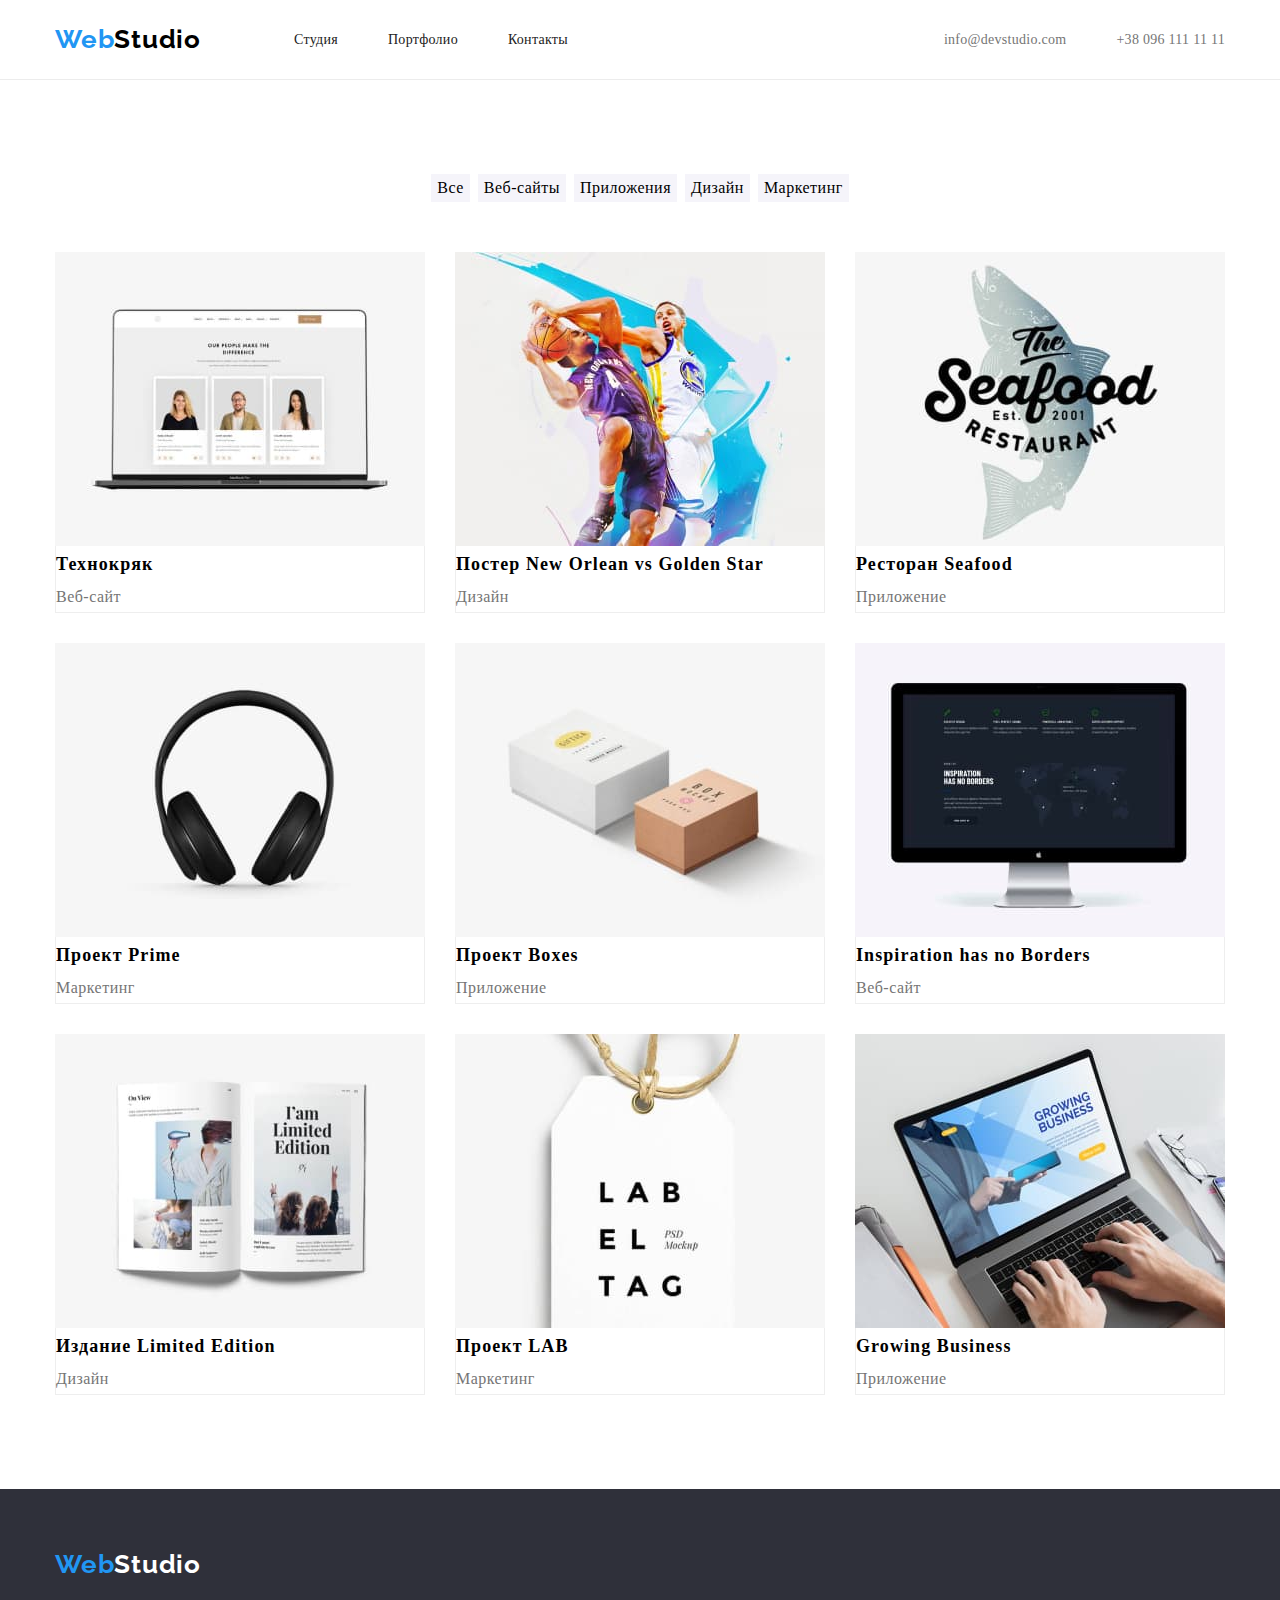
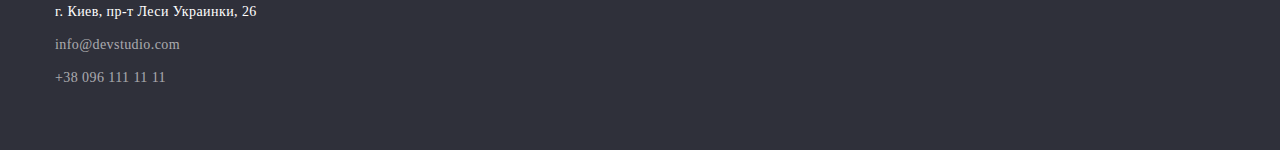
==== portfolio.html @ eac1d1db "Add files via upload" ====
<!DOCTYPE html>
<html lang="ru">
<head>
    <meta charset="UTF-8" />
    <meta http-equiv="X-UA-Compatible" content="IE=edge" />
    <meta name="viewport" content="width=device-width, initial-scale=1.0" />
    <title>Портфолио</title>
    <link rel="preconnect" href="https://fonts.googleapis.com">
    <link rel="preconnect" href="https://fonts.gstatic.com" crossorigin>
    <link href="https://fonts.googleapis.com/css2?family=Raleway:wght@700&family=Roboto:wght@400;500;700;900&display=swap"
        rel="stylesheet">
    <link rel="stylesheet" href="https://cdn.jsdelivr.net/npm/modern-normalize@1.1.0/modern-normalize.min.css">
    <link rel="stylesheet" href="./css/style.css" />
</head>
<body>
    <!====HEADER====>
    <header class="page-header">
        <div class="container page-header-container">
            <a class="link logo" href="index.html" lang="en">Web<span class="logo-second">Studio</span></a>
            <nav class="nav-header">
                <ul class="nav-list list">
                    <li class="nav-list-item"><a class="link link-nav" href="index.html">Студия</a></li>
                    <li class="nav-list-item"><a class="link link-nav" href="portfolio.html">Портфолио</a></li>
                    <li class="nav-list-item"><a class="link link-nav" href="">Контакты</a></li>
                </ul>
            </nav>
            <ul class="contacn-list list">
                <li class="contact-mail"><a class="link link-nav contact-header-link"
                        href="mailto:info@devstudio.com">info@devstudio.com</a></li>
                <li class="contact-phone-number"><a class="link link-nav contact-header-link" href="tel:+380961111111">+38 096 111 11 11</a></li>
            </ul>
        </div>
    </header>
    <!====MAIN====>
    <main>
        <section class="filter section">
            <div class="container">
              <h1 class="filter-titel" hidden>Фильтр</h1>
        <ul class="filter-list list">
            <li class="filter-item"><button class="filter-btn" type="button">Все</button> 
            <li class="filter-item"><button class="filter-btn" type="button">Веб-сайты</button>
            <li class="filter-item"><button class="filter-btn" type="button">Приложения</button>
            <li class="filter-item"><button class="filter-btn" type="button">Дизайн</button>
            <li class="filter-item"><button class="filter-btn" type="button">Маркетинг</button>
        </ul>
            <ul class="work-example-list list">
                <li class="work-example-title">
                    <img src="./images/project 1.jpg" alt="ноутбук" width="370" height="294">
                    <div class="work-example-text">
                    <h2 class="example-title">Технокряк</h2>
                    <p class="example-text">Веб-сайт</p>
                    </div>                    
                </li>
                <li class="work-example-title">
                    <img src="./images/project 2.jpg" alt="баскетбол" width="370" height="294">
                    <div class="work-example-text">
                    <h2 class="example-title">Постер New Orlean vs Golden Star</h2>
                    <p class="example-text">Дизайн</p>
                    </div>                    
                </li>
                <li class="work-example-title">
                    <img src="./images/project 3.jpg" alt="рыба" width="370" height="294">
                    <div class="work-example-text">
                    <h2 class="example-title">Ресторан Seafood</h2>
                    <p class="example-text">Приложение</p>
                    </div>                    
                </li>
                <li class="work-example-title">
                    <img src="./images/project 4.jpg" alt="наушники" width="370" height="294">
                    <div class="work-example-text">
                    <h2 class="example-title">Проект Prime</h2>
                    <p class="example-text">Маркетинг</p>
                    </div>                    
                </li>
                <li class="work-example-title">
                    <img src="./images/project 5.jpg" alt="коробки" width="370" height="294">
                    <div class="work-example-text">
                    <h2 class="example-title">Проект Boxes</h2>
                    <p class="example-text">Приложение</p>  
                    </div>                    
                </li>
                <li class="work-example-title">
                    <img src="./images/project 6.jpg" alt="монитор" width="370" height="294">
                    <div class="work-example-text">
                    <h2 class="example-title">Inspiration has no Borders</h2>
                    <p class="example-text">Веб-сайт</p>    
                    </div>                    
                </li>
                <li class="work-example-title">
                    <img src="./images/project 7.jpg" alt="книга" width="370" height="294">
                    <div class="work-example-text">
                    <h2 class="example-title">Издание Limited Edition</h2>
                    <p class="example-text">Дизайн</p>  
                    </div>                   
                </li>
                <li class="work-example-title">
                    <img src="./images/project 8.jpg" alt="лейба" width="370" height="294">
                    <div class="work-example-text">
                    <h2 class="example-title">Проект LAB</h2>
                    <p class="example-text">Маркетинг</p>   
                    </div>                    
                </li>
                <li class="work-example-title">
                    <img src="./images/project 9.jpg" alt="работа с ноутбуком" width="370" height="294">
                    <div class="work-example-text">
                    <h2 class="example-title">Growing Business</h2>
                    <p class="example-text">Приложение</p>  
                    </div>                    
                </li>
            </ul>  
            </div>            
        </section>
    </main>
    <!====FOOTER====>
        <footer class="footer">
            <div class="container">
                <div class="logo-footer">
                    <a class="link logo" href="index.html" lang="en">Web<span class="second-logo-footer">Studio</span></a>
                </div>
                <address>
                    <ul class="address list">
                        <li class="contact-footer">
                            <a class="link address-link" href="https://goo.gl/maps/YywnYqMMY18rzYBH6" target="_blank"
                                rel="noreferrer noopener">г. Киев, пр-т Леси Украинки, 26</a>
                        </li>
                        <li class="contact-mail contact-footer">
                            <a class="link contact-link" href="mailto:info@devstudio.com" lang="en">info@devstudio.com</a>
                        </li>
                        <li class="contact-phone-number contact-footer"><a class="link contact-link"
                                href="tel:+380961111111">+38 096 111 11 11</a></li>
                    </ul>
                </address>
            </div>
        </footer>
    </body>
</html>
---- css/style.css ----
:root{
    --primary-font: 'Roboto',sans-serif;
    --secondary-font: 'Raleway',sans-serif;
    --accent-color: #2196F3;
    --primary-text-color: #212121;
    --secondary-text-colour: #757575;
    --primary-text-color-theme-dark: #FFFFFF;
}

h1,
h2,
h3,
h4,
p {
    margin-top: 0;
    margin-bottom: 0;
}

ol,
ul {
    margin-top: 0;
    margin-bottom: 0;
    padding-left: 0;
}

img {
    display: block;
}

button {
    cursor: pointer;
}

.link {
    text-decoration: none;
    font-style: normal;
}
.list {
    list-style: none;
}

body{
    font-family: var(--primary-font)
    color: var(--primary-text-color);
}

.section {
    padding-top: 94px;
    padding-bottom: 94px;
}
.container {
    width: 1200px;
    margin-left: auto;
    margin-right: auto;
    padding-left: 15px;
    padding-right: 15px;
}

/* ====Header==== */
.page-header{
    padding-top: 24px;
    padding-bottom: 24px;
    border-bottom: 1px Solid #ECECEC;
}
.page-header-container {
    display: flex;
    align-items: center;
}
.nav-list {
    display: flex;
    align-items: center;
}
.contacn-list {
    display: flex;
    align-items: center;
}
.logo {
    margin-right: 93px;
}
.nav-list-item:not(:last-child) {
    margin-right: 50px;
}
.contact-mail {
    margin-right: 50px;
}
.contacn-list {
    margin-left: auto;
}

.logo{
    font-family: var(--secondary-font);
    font-weight: 700;
    font-size: 26px;
    line-height: 1.20;
    letter-spacing: 0.03em;

    color: var(--accent-color);
}
.logo-second{
    color: #000000;
}

.link-nav{
    font-weight: 500;
    font-size: 14px;
    line-height: 1.14;
    letter-spacing: 0.02em;
    color: #212121;
}
.link-nav:hover,
.link-nav:focus{
    color: var(--accent-color);
}
.contact-header-link{
    color: var(--secondary-text-colour);
}

/* ====HERO==== */
.hero-title{
    font-weight: 900;
    font-size: 44px;
    line-height: 1.36;
    text-align: center;
    letter-spacing: 0.06em;
    text-transform: uppercase;
    
    color: var(--primary-text-color-theme-dark);
}
.hero-btn{
    padding-top: 10px;
    padding-bottom: 10px;
    padding-left: 32px;
    padding-right: 32px;
    font-weight: 700;
    font-size: 16px;
    line-height: 1.87;
    display: flex;
    align-items: center;
    vertical-align: center;
    text-align: center;
    letter-spacing: 0.06em;
    margin-top: 30px;
    color: var(--primary-text-color-theme-dark);
    background-color:var(--accent-color); 
    margin-left: auto;
    margin-right: auto;
}
.hero{
    background-color: #2F303A;
    padding-top: 200px;
    padding-bottom: 200px;
}

/* ====MAIN==== */
.title {
    margin-bottom: 50px;
}

.teams-pluses-list{
    display: flex;
    flex-wrap: wrap;
    gap: 30px;
}
.our-works {
    display: flex;
    flex-wrap: wrap;
    gap: 30px;
}
.our-team {
    display: flex;
    flex-wrap: wrap;
    gap: 30px;
}
.teams-pluses-item {
    flex-basis: calc((100% - 90px) / 4);
}
.work-title-list {
    flex-basis: calc((100% - 60px) / 3);
}
.team-list {
    flex-basis: calc((100% - 90px) / 4);
}
.pluses-title{
    font-weight: 700;
    font-size: 14px;
    line-height: 1.14;
    letter-spacing: 0.03em;
    text-transform: uppercase;
    margin-bottom: 10px;
}
.plusses-text{
    font-size: 14px;
    line-height: 1.71;
    letter-spacing: 0.03em;

    color: var(--secondary-text-colour);
}
.work-title,
.team-title{
    font-weight: 700;
    font-size: 36px;
    line-height: 1.17;
    text-align: center;
    letter-spacing: 0.03em;
    margin-bottom: 50px;
}
.name{
    font-weight: 500;
    font-size: 16px;
    line-height: 1.19;
    text-align: center;
    letter-spacing: 0.03em;
    padding-top: 30px;
    margin-bottom: 10px;
}
.job-title{
    font-size: 16px;
    line-height: 1.19;
    text-align: center;
    letter-spacing: 0.03em;
    
    color: var(--secondary-text-colour);
}
.team{
    background-color: #F5F4FA;
}

/* ====Footer==== */
.logo-footer{
    margin-bottom: 20px;
}
.contact-footer:not(:last-child) {
    margin-bottom: 9px;
}
.address-link,
.contact-link{
    font-size: 14px;
    line-height: 1.71;
    letter-spacing: 0.03em;
    
    color: rgba(255, 255, 255, 0.6);
}
.contact-link:hover,
.contact-link:focus{
    color: var(--primary-text-color-theme-dark);
}
.address-link:hover,
.address-link:focus{
    color: var(--primary-text-color-theme-dark);
}
.footer{
    padding-top: 60px;
    padding-bottom: 60px;
    background-color: #2F303A;
}
.second-logo-footer{
    color: var(--primary-text-color-theme-dark);
}
.address-link{
    color: var(--primary-text-color-theme-dark);
}


/* ====PORTFOLIO==== */
/* MAIN */
.filter-list {
    display: flex;
    flex-wrap: wrap;
    gap: 8px;
    margin-bottom: 50px;
    justify-content: center;
    flex-basis: calc((100% - 32px) / 5);
}

.work-example-list {
    display: flex;
    flex-wrap: wrap;
    gap: 30px;
}
.work-example-title{
    flex-basis: calc((100% - 60px) / 3);
}
.work-example-text{
    border: 1px solid #EEEEEE;
    border-top: none;
}
.filter-btn{
    font-weight: 500;
    font-size: 16px;
    line-height: 1.62;
    text-align: center;
    letter-spacing: 0.03em;
    background-color: #F5F4FA;
    border: none;
}
.filter-btn:hover,
.filter-btn:focus{
    color: var(--primary-text-color-theme-dark);
    background-color: var(--accent-color);
}
.example-text{
    font-size: 16px;
    line-height: 1.87;
    letter-spacing: 0.03em;
    
    color: var(--secondary-text-colour);
}
.example-title{
    font-weight: 700;
    font-size: 18px;
    line-height: 2;
    letter-spacing: 0.06em;
}
.work-example-title{
    background-color: var(--primary-text-color-theme-dark);
}
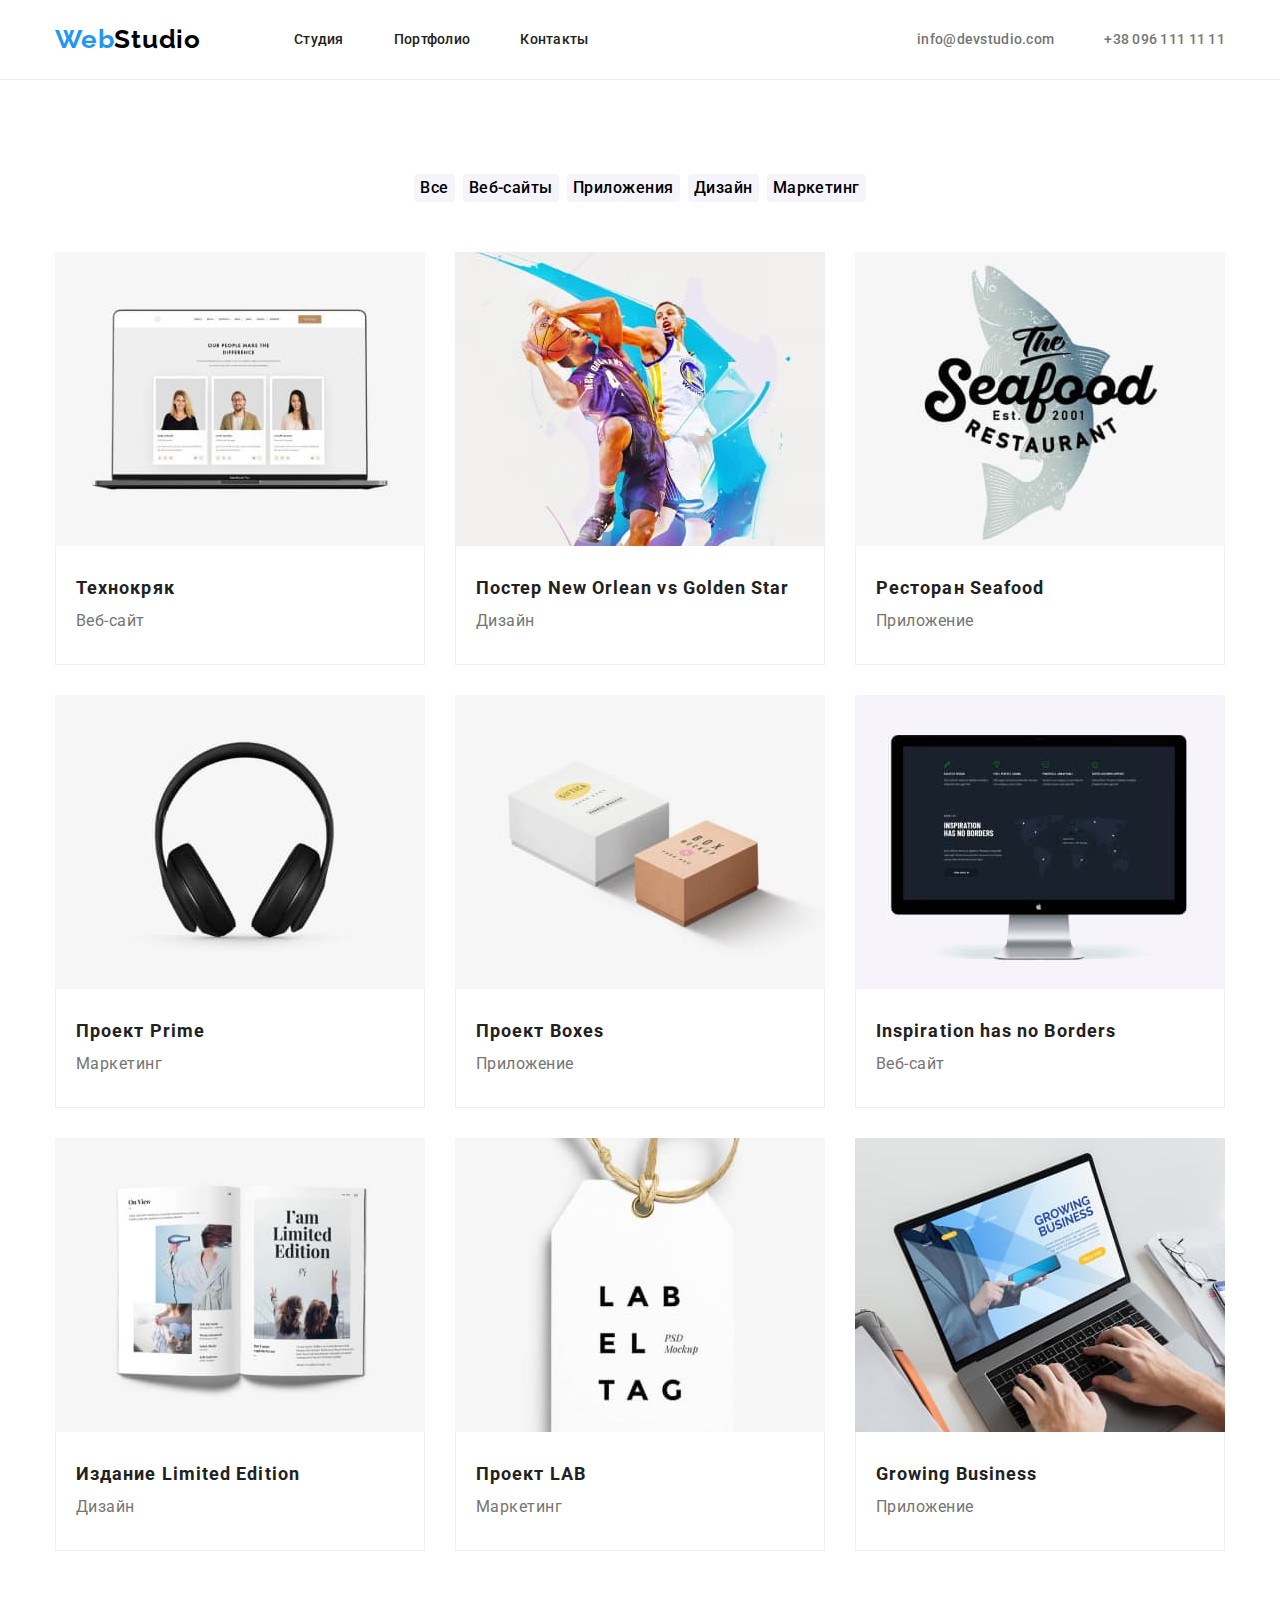
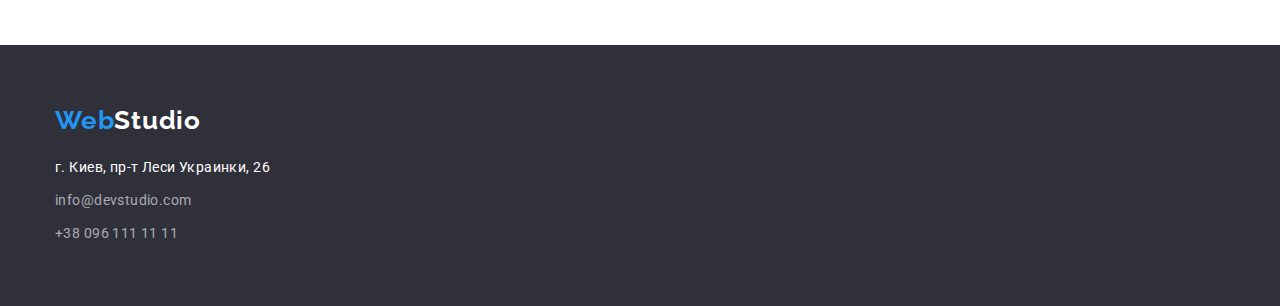
==== commit 4fe564fa: "update file" ====
--- a/portfolio.html
+++ b/portfolio.html
@@ -35,7 +35,7 @@
     <main>
         <section class="filter section">
             <div class="container">
-              <h1 class="filter-titel" hidden>Фильтр</h1>
+              <h1 class="filter-titel visually-hidden">Фильтр</h1>
         <ul class="filter-list list">
             <li class="filter-item"><button class="filter-btn" type="button">Все</button> 
             <li class="filter-item"><button class="filter-btn" type="button">Веб-сайты</button>
@@ -114,16 +114,15 @@
     <!====FOOTER====>
         <footer class="footer">
             <div class="container">
-                <div class="logo-footer">
-                    <a class="link logo" href="index.html" lang="en">Web<span class="second-logo-footer">Studio</span></a>
-                </div>
+                <a class="link logo logo-footer" href="index.html" lang="en">Web<span
+                        class="second-logo-footer">Studio</span></a>
                 <address>
                     <ul class="address list">
                         <li class="contact-footer">
                             <a class="link address-link" href="https://goo.gl/maps/YywnYqMMY18rzYBH6" target="_blank"
                                 rel="noreferrer noopener">г. Киев, пр-т Леси Украинки, 26</a>
                         </li>
-                        <li class="contact-mail contact-footer">
+                        <li class="contact-mail-footer contact-footer">
                             <a class="link contact-link" href="mailto:info@devstudio.com" lang="en">info@devstudio.com</a>
                         </li>
                         <li class="contact-phone-number contact-footer"><a class="link contact-link"
--- a/css/style.css
+++ b/css/style.css
@@ -1,6 +1,6 @@
-:root{
-    --primary-font: 'Roboto',sans-serif;
-    --secondary-font: 'Raleway',sans-serif;
+:root {
+    --primary-font: 'Roboto', sans-serif;
+    --secondary-font: 'Raleway', sans-serif;
     --accent-color: #2196F3;
     --primary-text-color: #212121;
     --secondary-text-colour: #757575;
@@ -25,6 +25,8 @@
 
 img {
     display: block;
+    max-width: 100%;
+    height: auto;
 }
 
 button {
@@ -35,12 +37,13 @@
     text-decoration: none;
     font-style: normal;
 }
+
 .list {
     list-style: none;
 }
 
-body{
-    font-family: var(--primary-font)
+body {
+    font-family: var(--primary-font);
     color: var(--primary-text-color);
 }
 
@@ -48,6 +51,7 @@
     padding-top: 94px;
     padding-bottom: 94px;
 }
+
 .container {
     width: 1200px;
     margin-left: auto;
@@ -57,37 +61,44 @@
 }
 
 /* ====Header==== */
-.page-header{
+.page-header {
     padding-top: 24px;
     padding-bottom: 24px;
     border-bottom: 1px Solid #ECECEC;
 }
+
 .page-header-container {
     display: flex;
     align-items: center;
 }
+
 .nav-list {
     display: flex;
     align-items: center;
 }
+
 .contacn-list {
     display: flex;
     align-items: center;
 }
+
 .logo {
     margin-right: 93px;
 }
+
 .nav-list-item:not(:last-child) {
     margin-right: 50px;
 }
+
 .contact-mail {
     margin-right: 50px;
 }
+
 .contacn-list {
     margin-left: auto;
 }
 
-.logo{
+.logo {
     font-family: var(--secondary-font);
     font-weight: 700;
     font-size: 26px;
@@ -96,37 +107,41 @@
 
     color: var(--accent-color);
 }
-.logo-second{
+
+.logo-second {
     color: #000000;
 }
 
-.link-nav{
+.link-nav {
     font-weight: 500;
     font-size: 14px;
     line-height: 1.14;
     letter-spacing: 0.02em;
     color: #212121;
 }
+
 .link-nav:hover,
-.link-nav:focus{
+.link-nav:focus {
     color: var(--accent-color);
 }
-.contact-header-link{
+
+.contact-header-link {
     color: var(--secondary-text-colour);
 }
 
 /* ====HERO==== */
-.hero-title{
+.hero-title {
     font-weight: 900;
     font-size: 44px;
     line-height: 1.36;
     text-align: center;
     letter-spacing: 0.06em;
     text-transform: uppercase;
-    
-    color: var(--primary-text-color-theme-dark);
-}
-.hero-btn{
+
+    color: var(--primary-text-color-theme-dark);
+}
+
+.hero-btn {
     padding-top: 10px;
     padding-bottom: 10px;
     padding-left: 32px;
@@ -141,11 +156,14 @@
     letter-spacing: 0.06em;
     margin-top: 30px;
     color: var(--primary-text-color-theme-dark);
-    background-color:var(--accent-color); 
+    background-color: var(--accent-color);
     margin-left: auto;
     margin-right: auto;
-}
-.hero{
+    border: none;
+    border-radius: 4px;
+}
+
+.hero {
     background-color: #2F303A;
     padding-top: 200px;
     padding-bottom: 200px;
@@ -156,31 +174,64 @@
     margin-bottom: 50px;
 }
 
-.teams-pluses-list{
+.visually-hidden {
+    position: absolute;
+    width: 1px;
+    height: 1px;
+    margin: -1px;
+    border: 0;
+    padding: 0;
+    white-space: nowrap;
+    clip-path: inset(100%);
+    clip: rect(0 0 0 0);
+    overflow: hidden;
+}
+
+.teams-pluses-list {
     display: flex;
     flex-wrap: wrap;
     gap: 30px;
 }
+
+.our-works-section {
+    padding-top: 0;
+    padding-bottom: 0;
+}
+
 .our-works {
     display: flex;
     flex-wrap: wrap;
     gap: 30px;
 }
+
 .our-team {
     display: flex;
     flex-wrap: wrap;
     gap: 30px;
 }
+
 .teams-pluses-item {
     flex-basis: calc((100% - 90px) / 4);
 }
+
 .work-title-list {
     flex-basis: calc((100% - 60px) / 3);
 }
+
+.team-list-title {
+    display: flex;
+    flex-basis: calc((100% - 90px) / 4);
+}
+
 .team-list {
-    flex-basis: calc((100% - 90px) / 4);
-}
-.pluses-title{
+    box-shadow: 0px 1px 3px rgb(0 0 0 / 0.12),
+        0px 1px 1px rgb(0 0 0 / 0.14),
+        0px 2px 1px rgb(0 0 0 / 0.2);
+    border-radius: 0px 0px 4px 4px;
+    background-color: var(--primary-text-color-theme-dark);
+}
+
+.pluses-title {
     font-weight: 700;
     font-size: 14px;
     line-height: 1.14;
@@ -188,15 +239,17 @@
     text-transform: uppercase;
     margin-bottom: 10px;
 }
-.plusses-text{
+
+.plusses-text {
     font-size: 14px;
     line-height: 1.71;
     letter-spacing: 0.03em;
 
     color: var(--secondary-text-colour);
 }
+
 .work-title,
-.team-title{
+.team-title {
     font-weight: 700;
     font-size: 36px;
     line-height: 1.17;
@@ -204,59 +257,74 @@
     letter-spacing: 0.03em;
     margin-bottom: 50px;
 }
-.name{
+
+.name {
     font-weight: 500;
     font-size: 16px;
     line-height: 1.19;
     text-align: center;
     letter-spacing: 0.03em;
+    margin-bottom: 10px;
+}
+
+.person {
     padding-top: 30px;
-    margin-bottom: 10px;
-}
-.job-title{
+    padding-bottom: 30px;
+}
+
+.job-title {
     font-size: 16px;
     line-height: 1.19;
     text-align: center;
     letter-spacing: 0.03em;
-    
+
     color: var(--secondary-text-colour);
 }
-.team{
+
+.team {
     background-color: #F5F4FA;
 }
 
 /* ====Footer==== */
-.logo-footer{
+.logo-footer {
     margin-bottom: 20px;
-}
+    display: block;
+}
+
 .contact-footer:not(:last-child) {
     margin-bottom: 9px;
 }
+
 .address-link,
-.contact-link{
+.contact-link {
     font-size: 14px;
     line-height: 1.71;
     letter-spacing: 0.03em;
-    
+
     color: rgba(255, 255, 255, 0.6);
 }
+
 .contact-link:hover,
-.contact-link:focus{
-    color: var(--primary-text-color-theme-dark);
-}
+.contact-link:focus {
+    color: var(--primary-text-color-theme-dark);
+}
+
 .address-link:hover,
-.address-link:focus{
-    color: var(--primary-text-color-theme-dark);
-}
-.footer{
+.address-link:focus {
+    color: var(--primary-text-color-theme-dark);
+}
+
+.footer {
     padding-top: 60px;
     padding-bottom: 60px;
     background-color: #2F303A;
 }
-.second-logo-footer{
-    color: var(--primary-text-color-theme-dark);
-}
-.address-link{
+
+.second-logo-footer {
+    color: var(--primary-text-color-theme-dark);
+}
+
+.address-link {
     color: var(--primary-text-color-theme-dark);
 }
 
@@ -269,7 +337,6 @@
     gap: 8px;
     margin-bottom: 50px;
     justify-content: center;
-    flex-basis: calc((100% - 32px) / 5);
 }
 
 .work-example-list {
@@ -277,14 +344,18 @@
     flex-wrap: wrap;
     gap: 30px;
 }
-.work-example-title{
+
+.work-example-title {
     flex-basis: calc((100% - 60px) / 3);
 }
-.work-example-text{
+
+.work-example-text {
     border: 1px solid #EEEEEE;
     border-top: none;
-}
-.filter-btn{
+    padding: 24px 20px;
+}
+
+.filter-btn {
     font-weight: 500;
     font-size: 16px;
     line-height: 1.62;
@@ -292,25 +363,30 @@
     letter-spacing: 0.03em;
     background-color: #F5F4FA;
     border: none;
-}
+    border-radius: 4px;
+}
+
 .filter-btn:hover,
-.filter-btn:focus{
+.filter-btn:focus {
     color: var(--primary-text-color-theme-dark);
     background-color: var(--accent-color);
 }
-.example-text{
+
+.example-text {
     font-size: 16px;
     line-height: 1.87;
     letter-spacing: 0.03em;
-    
+    margin-bottom: 4px;
     color: var(--secondary-text-colour);
 }
-.example-title{
+
+.example-title {
     font-weight: 700;
     font-size: 18px;
     line-height: 2;
     letter-spacing: 0.06em;
 }
-.work-example-title{
+
+.work-example-title {
     background-color: var(--primary-text-color-theme-dark);
-}
+}